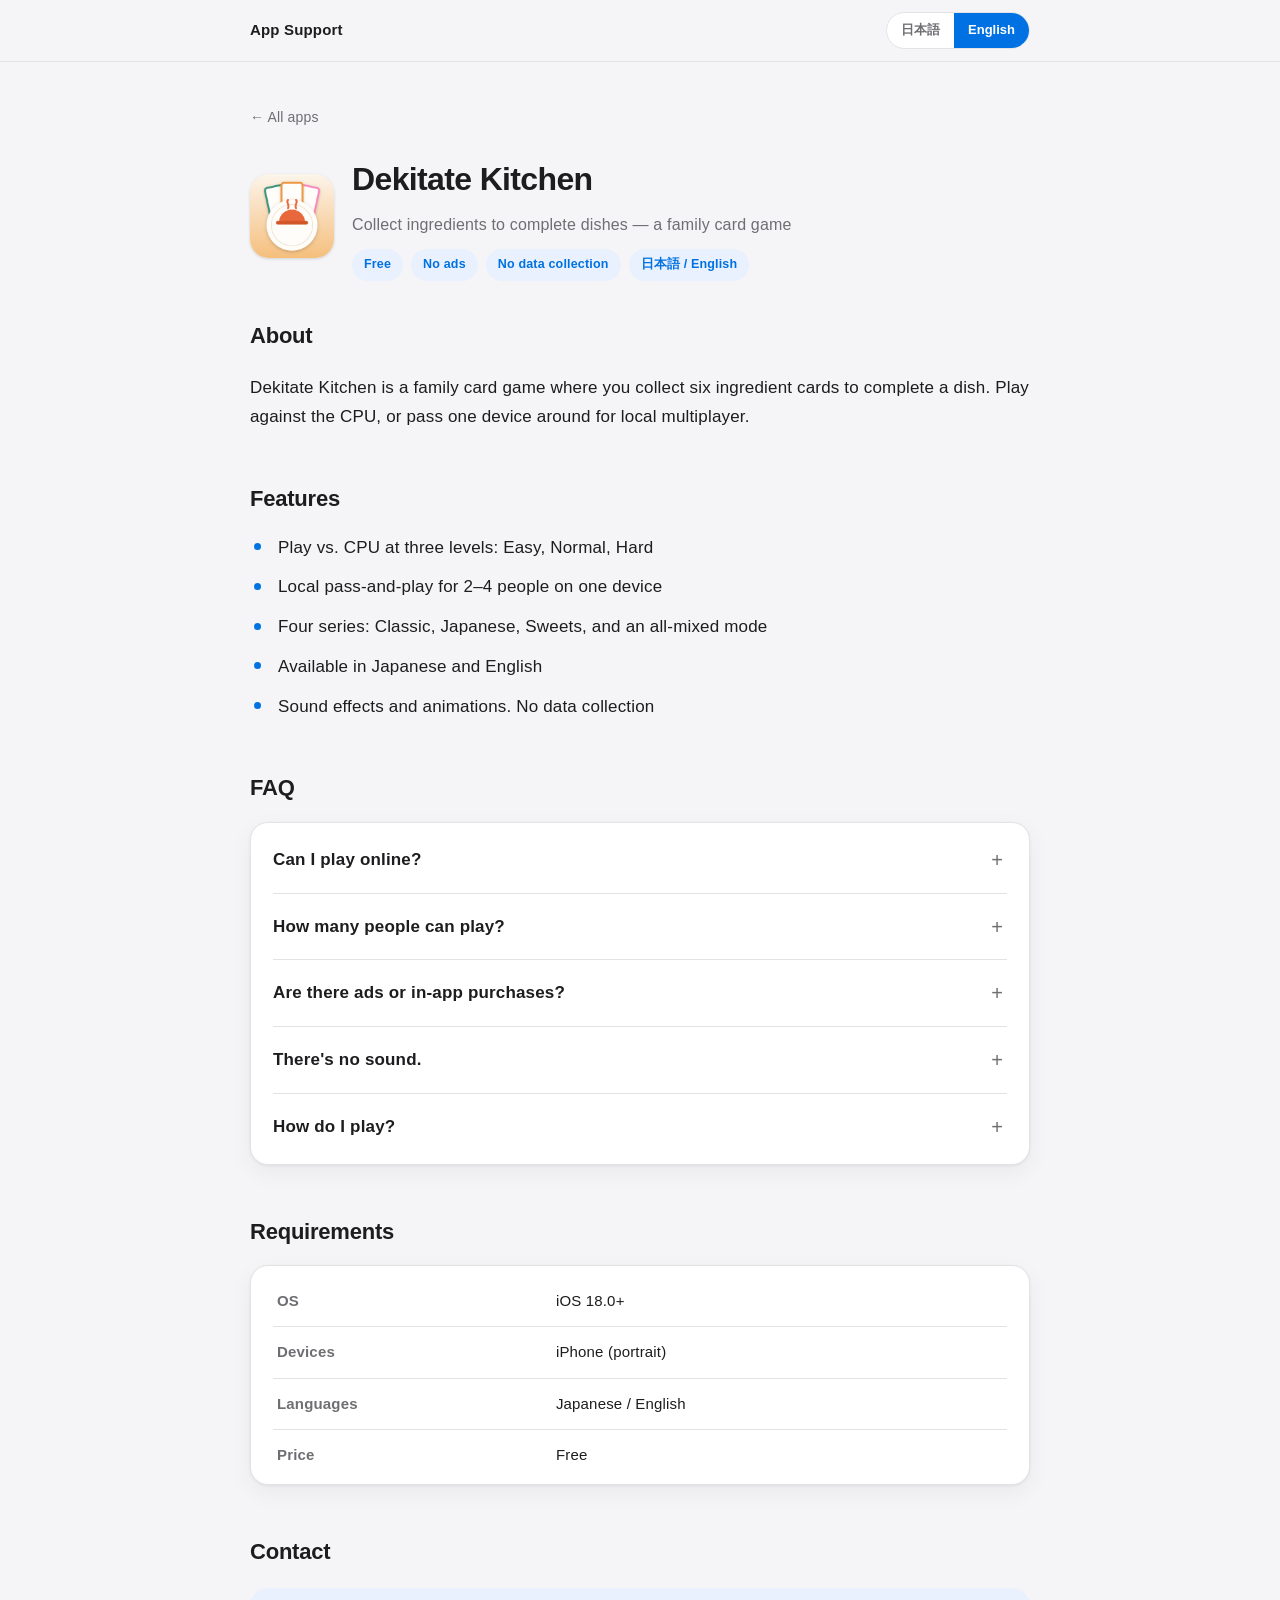
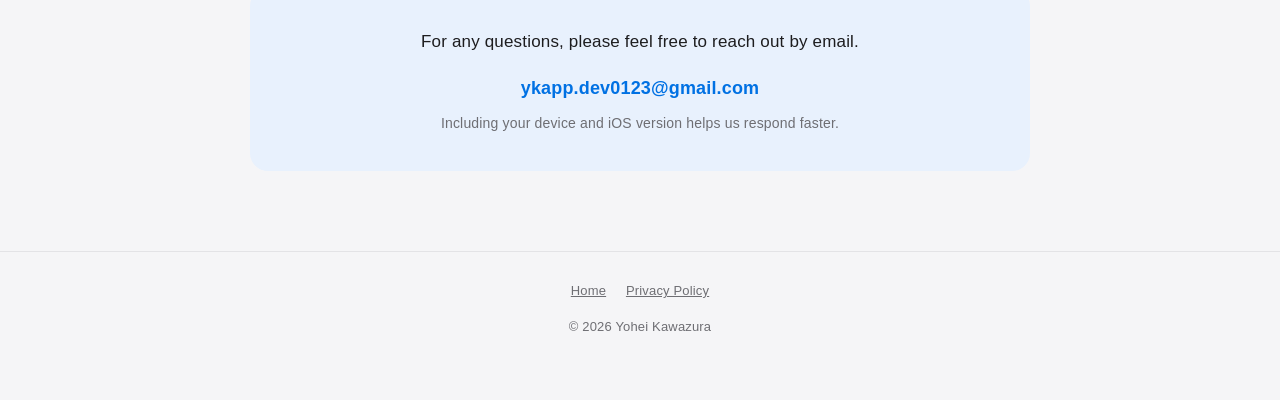
==== dekitate.html @ bfeded4e "Add support site for 4 iOS apps (JA/EN, GitHub Pages-ready) - Landing page + per-app support pages: " ====
<!DOCTYPE html>
<html lang="ja" data-lang="ja">
<head>
  <meta charset="UTF-8" />
  <meta name="viewport" content="width=device-width, initial-scale=1" />
  <title>できたてキッチン — サポート</title>
  <meta name="description" content="できたてキッチン（Dekitate Kitchen）のサポート・よくある質問。" />
  <link rel="stylesheet" href="assets/style.css" />
  <script src="assets/i18n.js"></script>
</head>
<body data-title-ja="できたてキッチン — サポート" data-title-en="Dekitate Kitchen — Support">
  <header class="site-header">
    <div class="bar">
      <a class="home-link" href="index.html">
        <span class="lang-ja">アプリ サポート</span>
        <span class="lang-en">App Support</span>
      </a>
      <div class="lang-toggle" role="group" aria-label="Language">
        <button type="button" data-lang="ja">日本語</button>
        <button type="button" data-lang="en">English</button>
      </div>
    </div>
  </header>

  <main>
    <a class="back" href="index.html">
      <span class="lang-ja">← すべてのアプリ</span>
      <span class="lang-en">← All apps</span>
    </a>

    <div class="app-head">
      <img src="assets/icons/dekitate.png" alt="できたてキッチン" />
      <div>
        <h1>
          <span class="lang-ja">できたてキッチン</span>
          <span class="lang-en">Dekitate Kitchen</span>
        </h1>
        <p class="sub">
          <span class="lang-ja">具材を集めて料理を完成させるカードゲーム</span>
          <span class="lang-en">Collect ingredients to complete dishes — a family card game</span>
        </p>
        <div class="badges">
          <span class="badge lang-ja">無料</span><span class="badge lang-en">Free</span>
          <span class="badge lang-ja">広告なし</span><span class="badge lang-en">No ads</span>
          <span class="badge lang-ja">データ収集なし</span><span class="badge lang-en">No data collection</span>
          <span class="badge">日本語 / English</span>
        </div>
      </div>
    </div>

    <h2>
      <span class="lang-ja">アプリについて</span>
      <span class="lang-en">About</span>
    </h2>
    <p class="lang-ja">「できたてキッチン」は、具材カードを6種そろえて料理を完成させる、家族向けのカードゲームです。CPU対戦と、同じ端末を回して遊ぶローカルパスアンドプレイに対応しています。</p>
    <p class="lang-en">Dekitate Kitchen is a family card game where you collect six ingredient cards to complete a dish. Play against the CPU, or pass one device around for local multiplayer.</p>

    <h2>
      <span class="lang-ja">主な機能</span>
      <span class="lang-en">Features</span>
    </h2>
    <ul class="feat">
      <li><span class="lang-ja">CPU対戦：やさしい / ふつう / つよい の3段階</span><span class="lang-en">Play vs. CPU at three levels: Easy, Normal, Hard</span></li>
      <li><span class="lang-ja">ローカルパスアンドプレイ：同じ端末を2〜4人で回して対戦</span><span class="lang-en">Local pass-and-play for 2–4 people on one device</span></li>
      <li><span class="lang-ja">シリーズ：定番 / 和食 / スイーツ ＋ 全混在の4モード</span><span class="lang-en">Four series: Classic, Japanese, Sweets, and an all-mixed mode</span></li>
      <li><span class="lang-ja">日本語・英語の2言語に対応</span><span class="lang-en">Available in Japanese and English</span></li>
      <li><span class="lang-ja">効果音・アニメーション付き。データ収集なし</span><span class="lang-en">Sound effects and animations. No data collection</span></li>
    </ul>

    <h2>
      <span class="lang-ja">よくある質問</span>
      <span class="lang-en">FAQ</span>
    </h2>
    <div class="card faq">
      <details>
        <summary><span class="lang-ja">オンラインで対戦できますか？</span><span class="lang-en">Can I play online?</span></summary>
        <div class="answer">
          <p class="lang-ja">いいえ。オンライン対戦は対象外です。CPU対戦と、同じ端末で遊ぶローカルパスアンドプレイに対応しています。</p>
          <p class="lang-en">No. Online play is not supported. The game offers CPU matches and local pass-and-play on a single device.</p>
        </div>
      </details>
      <details>
        <summary><span class="lang-ja">何人で遊べますか？</span><span class="lang-en">How many people can play?</span></summary>
        <div class="answer">
          <p class="lang-ja">CPU対戦は1人から、ローカルパスアンドプレイは2〜4人で遊べます。</p>
          <p class="lang-en">You can play solo against the CPU, or 2–4 people in local pass-and-play.</p>
        </div>
      </details>
      <details>
        <summary><span class="lang-ja">広告や課金はありますか？</span><span class="lang-en">Are there ads or in-app purchases?</span></summary>
        <div class="answer">
          <p class="lang-ja">いいえ。完全無料で、広告もアプリ内課金もありません。</p>
          <p class="lang-en">No. The game is completely free, with no ads and no in-app purchases.</p>
        </div>
      </details>
      <details>
        <summary><span class="lang-ja">音が鳴りません。</span><span class="lang-en">There's no sound.</span></summary>
        <div class="answer">
          <p class="lang-ja">本体側面のマナー（消音）スイッチと音量、アプリ内の設定で効果音がオンになっているかをご確認ください。</p>
          <p class="lang-en">Check your device's silent switch and volume, and make sure sound effects are enabled in the app's settings.</p>
        </div>
      </details>
      <details>
        <summary><span class="lang-ja">遊び方がわかりません。</span><span class="lang-en">How do I play?</span></summary>
        <div class="answer">
          <p class="lang-ja">アプリ内の「遊び方」で基本ルールを確認できます。残り1種で「あとひとつ！」、6種そろったら「めしあがれ！」と宣言して勝利を目指します。</p>
          <p class="lang-en">See “How to play” in the app for the basics. Declare “One more!” when you need a single ingredient, and “Dig in!” once all six are collected to win.</p>
        </div>
      </details>
    </div>

    <h2>
      <span class="lang-ja">動作環境</span>
      <span class="lang-en">Requirements</span>
    </h2>
    <div class="card">
      <table class="meta">
        <tr>
          <th><span class="lang-ja">対応OS</span><span class="lang-en">OS</span></th>
          <td>iOS 18.0+</td>
        </tr>
        <tr>
          <th><span class="lang-ja">対応端末</span><span class="lang-en">Devices</span></th>
          <td><span class="lang-ja">iPhone（縦向き）</span><span class="lang-en">iPhone (portrait)</span></td>
        </tr>
        <tr>
          <th><span class="lang-ja">言語</span><span class="lang-en">Languages</span></th>
          <td><span class="lang-ja">日本語 / 英語</span><span class="lang-en">Japanese / English</span></td>
        </tr>
        <tr>
          <th><span class="lang-ja">価格</span><span class="lang-en">Price</span></th>
          <td><span class="lang-ja">無料</span><span class="lang-en">Free</span></td>
        </tr>
      </table>
    </div>

    <h2>
      <span class="lang-ja">お問い合わせ</span>
      <span class="lang-en">Contact</span>
    </h2>
    <div class="contact-box">
      <p class="lang-ja">ご質問・ご不明な点は、以下のメールアドレスまでお気軽にご連絡ください。</p>
      <p class="lang-en">For any questions, please feel free to reach out by email.</p>
      <a class="mail" href="mailto:ykapp.dev0123@gmail.com?subject=できたてキッチン%20サポート">ykapp.dev0123@gmail.com</a>
      <p class="note">
        <span class="lang-ja">端末とiOSのバージョンを添えていただくとスムーズです。</span>
        <span class="lang-en">Including your device and iOS version helps us respond faster.</span>
      </p>
    </div>
  </main>

  <footer>
    <div class="links">
      <a href="index.html"><span class="lang-ja">ホーム</span><span class="lang-en">Home</span></a>
      <a href="privacy.html"><span class="lang-ja">プライバシーポリシー</span><span class="lang-en">Privacy Policy</span></a>
    </div>
    <p>© 2026 Yohei Kawazura</p>
  </footer>
</body>
</html>
---- assets/style.css ----
/* ===========================================================
   Shared styles for the app support site
   4 apps / JA + EN / light + dark
   =========================================================== */

:root {
  --bg: #f5f5f7;
  --bg-card: #ffffff;
  --text: #1d1d1f;
  --text-muted: #6e6e73;
  --border: #e3e3e6;
  --accent: #0071e3;
  --accent-soft: #e8f1fd;
  --shadow: 0 1px 3px rgba(0, 0, 0, .06), 0 8px 24px rgba(0, 0, 0, .05);
  --radius: 18px;
  --maxw: 820px;
}

@media (prefers-color-scheme: dark) {
  :root {
    --bg: #000000;
    --bg-card: #1c1c1e;
    --text: #f5f5f7;
    --text-muted: #98989d;
    --border: #2c2c2e;
    --accent: #2997ff;
    --accent-soft: #16314d;
    --shadow: 0 1px 3px rgba(0, 0, 0, .4), 0 8px 24px rgba(0, 0, 0, .35);
  }
}

* { box-sizing: border-box; }

html { -webkit-text-size-adjust: 100%; scroll-behavior: smooth; }

body {
  margin: 0;
  font-family: -apple-system, BlinkMacSystemFont, "Hiragino Sans",
    "Hiragino Kaku Gothic ProN", "Yu Gothic", "Noto Sans JP",
    "Helvetica Neue", Arial, sans-serif;
  background: var(--bg);
  color: var(--text);
  line-height: 1.75;
  font-size: 17px;
  letter-spacing: .01em;
  -webkit-font-smoothing: antialiased;
}

a { color: var(--accent); text-decoration: none; }
a:hover { text-decoration: underline; }

/* ---------- Language visibility ---------- */
html[data-lang="ja"] .lang-en,
html[data-lang="en"] .lang-ja { display: none !important; }

/* ---------- Header ---------- */
.site-header {
  position: sticky;
  top: 0;
  z-index: 10;
  backdrop-filter: saturate(180%) blur(20px);
  -webkit-backdrop-filter: saturate(180%) blur(20px);
  background: color-mix(in srgb, var(--bg) 80%, transparent);
  border-bottom: 1px solid var(--border);
}
.site-header .bar {
  max-width: var(--maxw);
  margin: 0 auto;
  padding: 12px 20px;
  display: flex;
  align-items: center;
  justify-content: space-between;
  gap: 12px;
}
.site-header .home-link {
  font-weight: 600;
  font-size: 15px;
  color: var(--text);
  display: inline-flex;
  align-items: center;
  gap: 6px;
}
.site-header .home-link:hover { text-decoration: none; opacity: .7; }

/* ---------- Language toggle ---------- */
.lang-toggle {
  display: inline-flex;
  border: 1px solid var(--border);
  border-radius: 999px;
  overflow: hidden;
  background: var(--bg-card);
}
.lang-toggle button {
  appearance: none;
  border: 0;
  background: transparent;
  color: var(--text-muted);
  font: inherit;
  font-size: 13px;
  font-weight: 600;
  padding: 6px 14px;
  cursor: pointer;
  transition: background .15s, color .15s;
}
.lang-toggle button[aria-pressed="true"] {
  background: var(--accent);
  color: #fff;
}

/* ---------- Layout ---------- */
main {
  max-width: var(--maxw);
  margin: 0 auto;
  padding: 40px 20px 80px;
}

.hero {
  text-align: center;
  padding: 24px 0 8px;
}
.hero h1 {
  font-size: clamp(28px, 6vw, 40px);
  line-height: 1.2;
  margin: 0 0 10px;
  letter-spacing: -.02em;
}
.hero .tagline {
  color: var(--text-muted);
  font-size: 18px;
  margin: 0;
}

h2 {
  font-size: 22px;
  margin: 48px 0 14px;
  letter-spacing: -.01em;
}
h2:first-of-type { margin-top: 36px; }

section p { margin: 0 0 14px; }

ul.feat { padding-left: 0; list-style: none; margin: 0 0 14px; }
ul.feat li {
  position: relative;
  padding-left: 28px;
  margin-bottom: 10px;
}
ul.feat li::before {
  content: "";
  position: absolute;
  left: 4px;
  top: .62em;
  width: 7px;
  height: 7px;
  border-radius: 50%;
  background: var(--accent);
}

/* ---------- App grid (index) ---------- */
.app-grid {
  display: grid;
  grid-template-columns: 1fr;
  gap: 16px;
  margin-top: 28px;
}
@media (min-width: 560px) {
  .app-grid { grid-template-columns: 1fr 1fr; }
}
.app-card {
  display: flex;
  align-items: center;
  gap: 16px;
  background: var(--bg-card);
  border: 1px solid var(--border);
  border-radius: var(--radius);
  padding: 18px;
  box-shadow: var(--shadow);
  transition: transform .18s ease, box-shadow .18s ease;
  color: var(--text);
}
.app-card:hover {
  text-decoration: none;
  transform: translateY(-3px);
  box-shadow: 0 4px 8px rgba(0,0,0,.08), 0 14px 36px rgba(0,0,0,.10);
}
.app-card img {
  width: 68px;
  height: 68px;
  border-radius: 16px;
  flex: 0 0 auto;
  box-shadow: 0 1px 2px rgba(0,0,0,.12);
}
.app-card .name { font-weight: 600; font-size: 17px; margin: 0 0 2px; }
.app-card .desc { color: var(--text-muted); font-size: 14px; margin: 0; line-height: 1.5; }

/* ---------- App page header ---------- */
.app-head {
  display: flex;
  align-items: center;
  gap: 18px;
  margin-bottom: 8px;
}
.app-head img {
  width: 84px;
  height: 84px;
  border-radius: 19px;
  box-shadow: 0 1px 3px rgba(0,0,0,.15);
  flex: 0 0 auto;
}
.app-head h1 { font-size: clamp(24px, 5vw, 32px); margin: 0 0 4px; letter-spacing: -.02em; }
.app-head .sub { color: var(--text-muted); margin: 0; font-size: 16px; }

/* ---------- Cards / boxes ---------- */
.card {
  background: var(--bg-card);
  border: 1px solid var(--border);
  border-radius: var(--radius);
  padding: 4px 22px;
  box-shadow: var(--shadow);
  margin-top: 14px;
}

/* ---------- FAQ ---------- */
.faq details {
  border-bottom: 1px solid var(--border);
  padding: 4px 0;
}
.faq details:last-child { border-bottom: 0; }
.faq summary {
  cursor: pointer;
  font-weight: 600;
  padding: 14px 28px 14px 0;
  position: relative;
  list-style: none;
}
.faq summary::-webkit-details-marker { display: none; }
.faq summary::after {
  content: "+";
  position: absolute;
  right: 4px;
  top: 12px;
  font-weight: 400;
  font-size: 20px;
  color: var(--text-muted);
  transition: transform .2s;
}
.faq details[open] summary::after { content: "\2212"; }
.faq .answer { padding: 0 0 16px; color: var(--text); }
.faq .answer p { margin: 0 0 10px; }
.faq .answer p:last-child { margin-bottom: 0; }

/* ---------- Meta table ---------- */
.meta {
  width: 100%;
  border-collapse: collapse;
  margin-top: 6px;
}
.meta th, .meta td {
  text-align: left;
  padding: 12px 4px;
  border-bottom: 1px solid var(--border);
  vertical-align: top;
  font-size: 15px;
}
.meta tr:last-child th, .meta tr:last-child td { border-bottom: 0; }
.meta th { width: 38%; color: var(--text-muted); font-weight: 600; }

/* ---------- Contact ---------- */
.contact-box {
  background: var(--accent-soft);
  border-radius: var(--radius);
  padding: 22px 24px;
  margin-top: 16px;
  text-align: center;
}
.contact-box .mail {
  font-size: 18px;
  font-weight: 600;
  word-break: break-all;
}
.contact-box .note { color: var(--text-muted); font-size: 14px; margin-top: 6px; }

/* ---------- Badges ---------- */
.badges { display: flex; flex-wrap: wrap; gap: 8px; margin: 10px 0 0; }
.badge {
  font-size: 12.5px;
  font-weight: 600;
  padding: 5px 12px;
  border-radius: 999px;
  background: var(--accent-soft);
  color: var(--accent);
}

/* ---------- Footer ---------- */
footer {
  border-top: 1px solid var(--border);
  padding: 28px 20px 48px;
  text-align: center;
  color: var(--text-muted);
  font-size: 13px;
}
footer a { color: var(--text-muted); text-decoration: underline; }
footer .links { margin-bottom: 10px; }
footer .links a { margin: 0 8px; }

/* ---------- Back link ---------- */
.back {
  display: inline-block;
  margin-bottom: 22px;
  font-size: 14px;
  color: var(--text-muted);
}
.back:hover { color: var(--accent); }
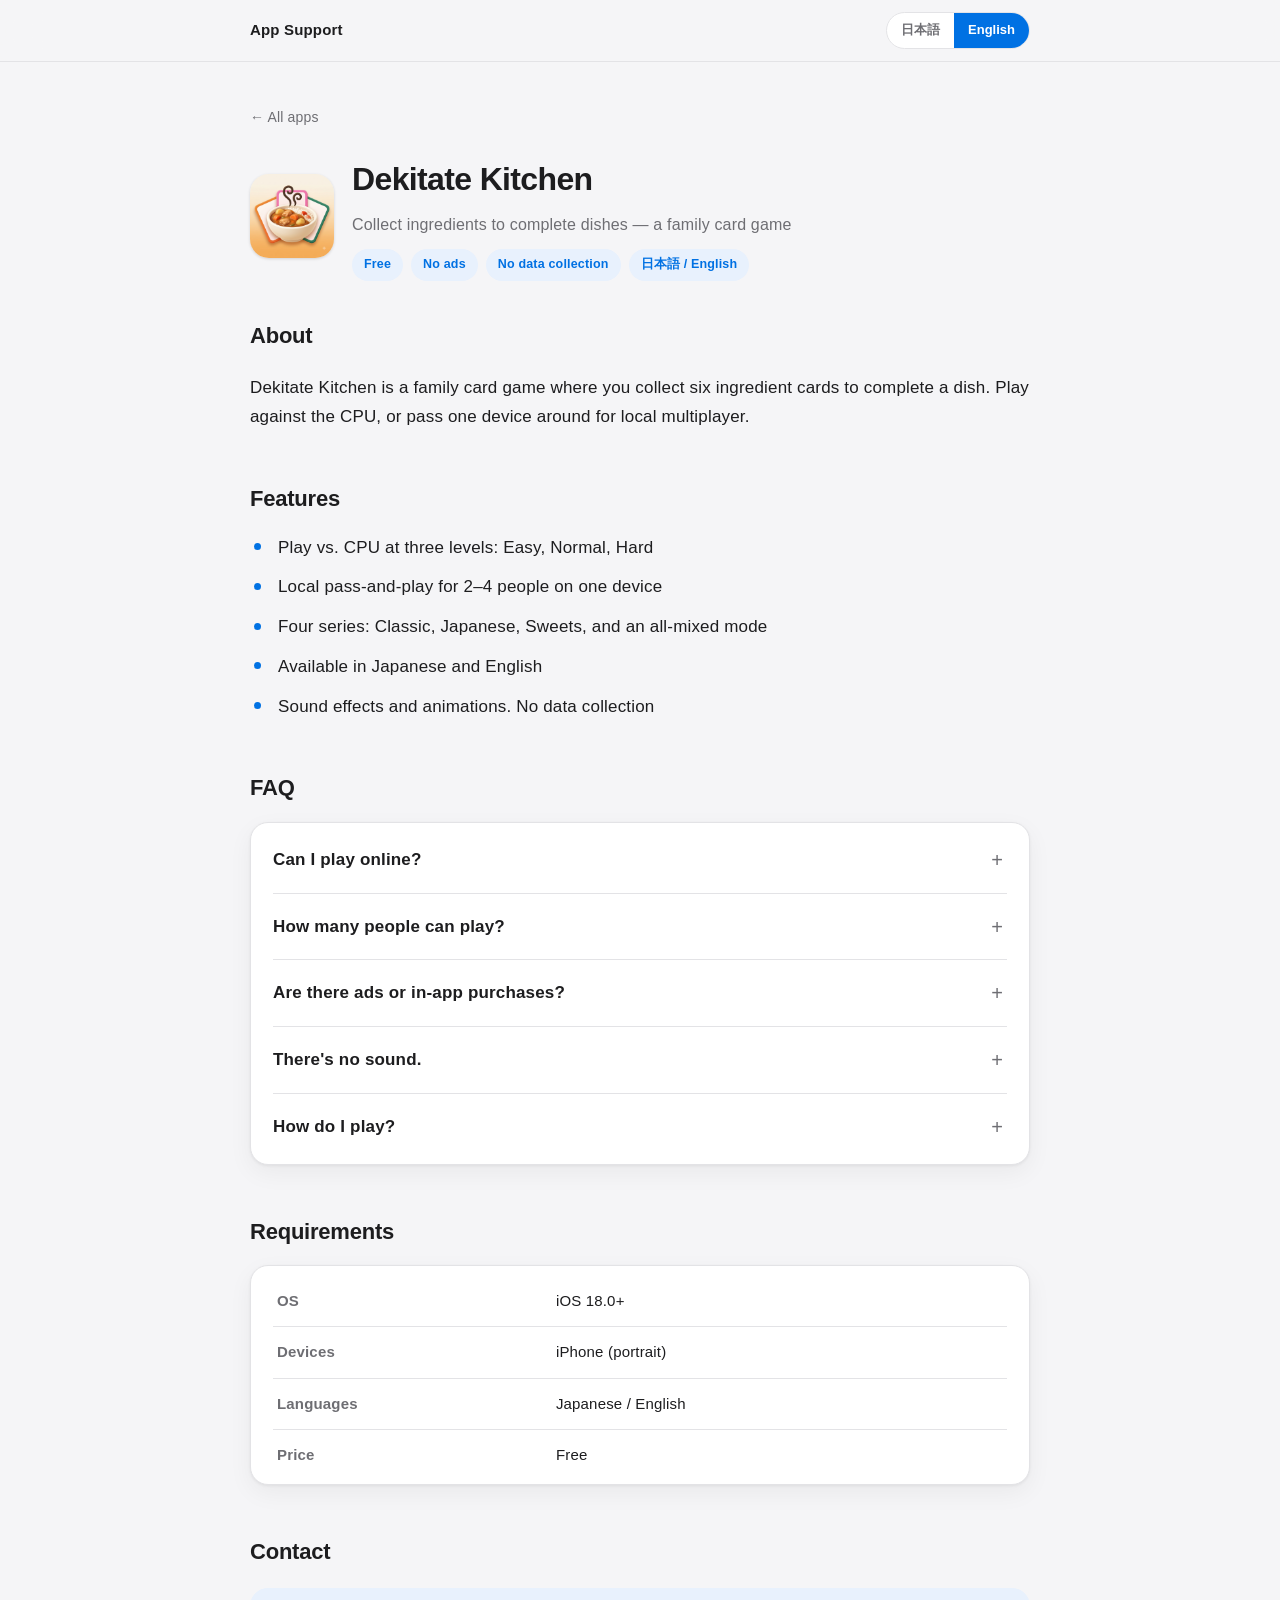
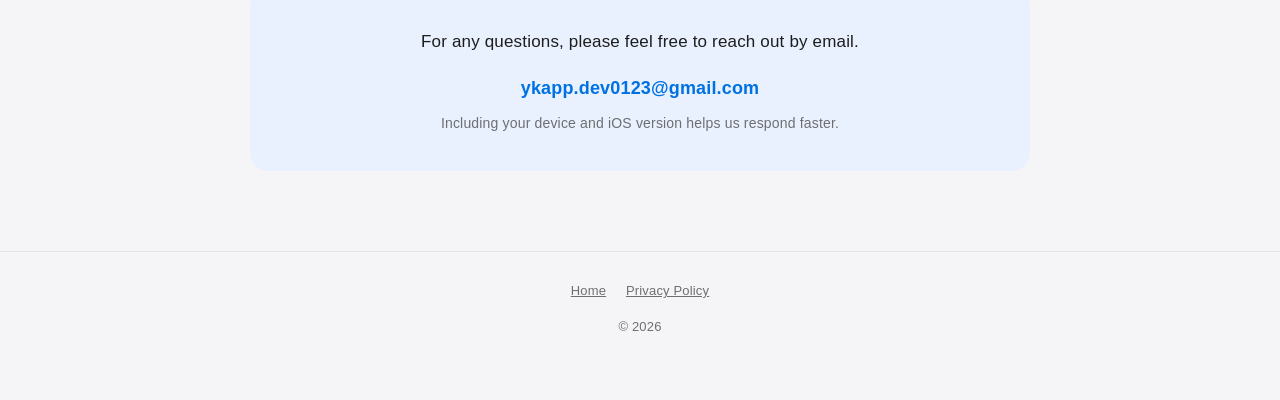
==== commit c25722df: "Update app icons, add Okeiko pricing, and refine site content" ====
--- a/dekitate.html
+++ b/dekitate.html
@@ -154,7 +154,7 @@
       <a href="index.html"><span class="lang-ja">ホーム</span><span class="lang-en">Home</span></a>
       <a href="privacy.html"><span class="lang-ja">プライバシーポリシー</span><span class="lang-en">Privacy Policy</span></a>
     </div>
-    <p>© 2026 Yohei Kawazura</p>
+    <p>© 2026</p>
   </footer>
 </body>
 </html>
